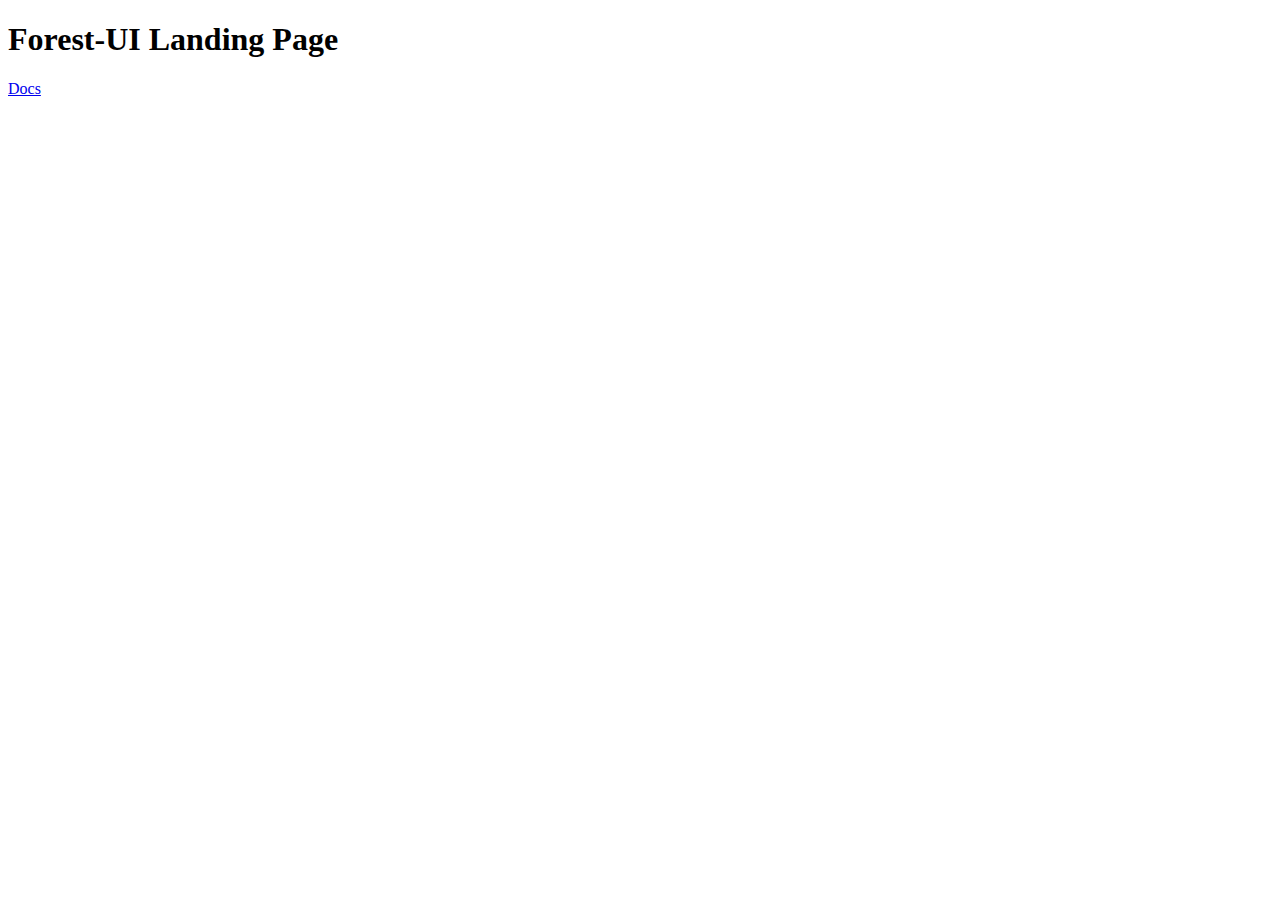
==== index.html @ 6df67a28 "update index.html" ====
<!DOCTYPE html>
<html lang="en">
  <head>
    <meta charset="UTF-8" />
    <meta http-equiv="X-UA-Compatible" content="IE=edge" />
    <meta name="viewport" content="width=device-width, initial-scale=1.0" />
    <title>Forest-UI - CSS Library to build faster websites</title>
    <link rel="stylesheet" href="style.css" />
  </head>
  <body>
    <h1>Forest-UI Landing Page</h1>
    <a href="../docs-site/docs.html">Docs</a>
  </body>
</html>
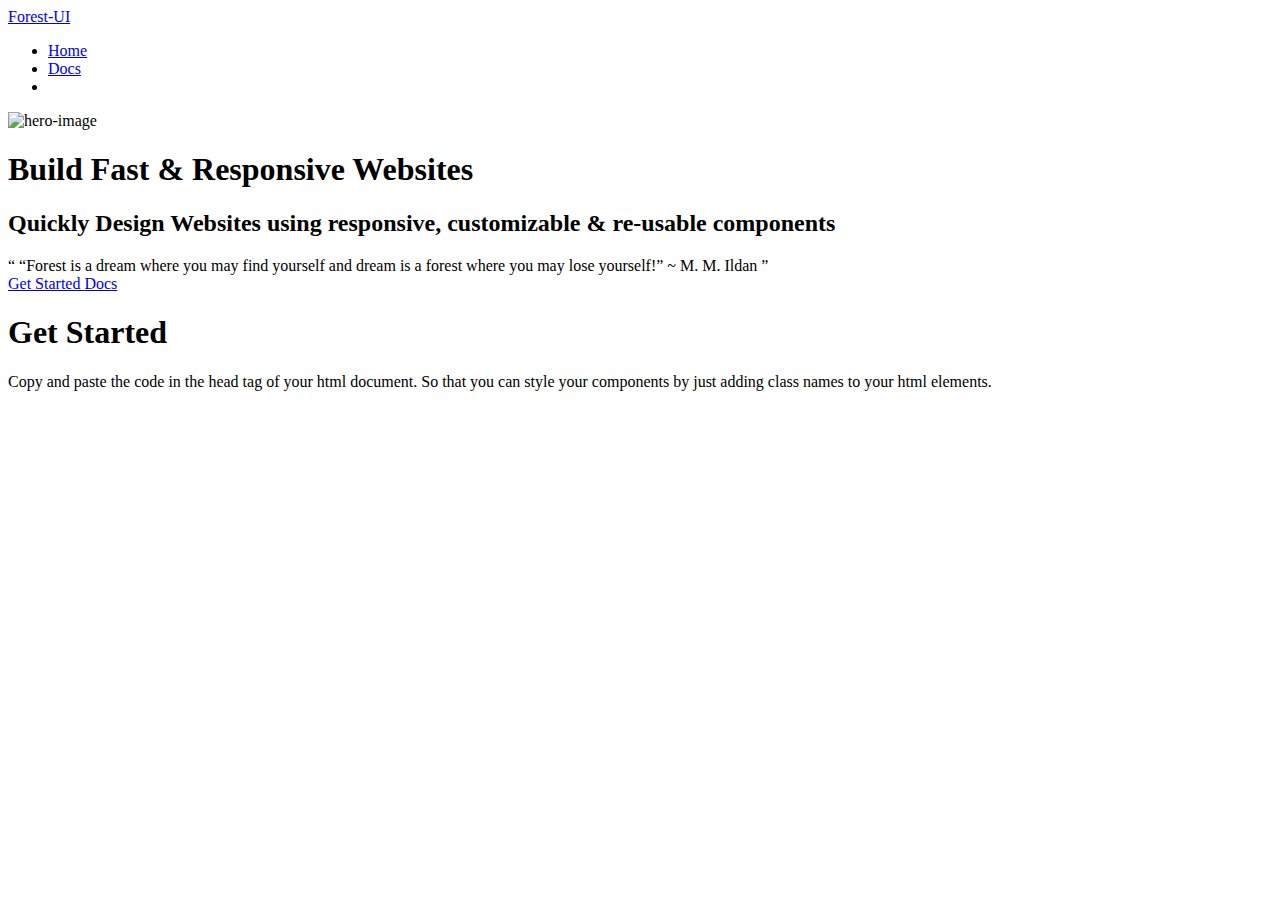
==== commit 0e153036: "added initial basic structure of landing page" ====
--- a/index.html
+++ b/index.html
@@ -4,11 +4,68 @@
     <meta charset="UTF-8" />
     <meta http-equiv="X-UA-Compatible" content="IE=edge" />
     <meta name="viewport" content="width=device-width, initial-scale=1.0" />
+    <link rel="stylesheet" href="style.css" />
+    <link
+      rel="stylesheet"
+      href="https://fonts.googleapis.com/icon?family=Material+Icons"
+    />
+    <link
+      rel="stylesheet"
+      href="https://cdnjs.cloudflare.com/ajax/libs/font-awesome/5.15.2/css/all.min.css"
+      integrity="sha512-HK5fgLBL+xu6dm/Ii3z4xhlSUyZgTT9tuc/hSrtw6uzJOvgRr2a9jyxxT1ely+B+xFAmJKVSTbpM/CuL7qxO8w=="
+      crossorigin="anonymous"
+    />
     <title>Forest-UI - CSS Library to build faster websites</title>
-    <link rel="stylesheet" href="style.css" />
   </head>
   <body>
-    <h1>Forest-UI Landing Page</h1>
-    <a href="../docs-site/docs.html">Docs</a>
+    <!-- <h1>Forest-UI Landing Page</h1> -->
+    <!-- main nav -->
+    <nav>
+      <div class="nav-brand fs-md"><a href="#">Forest-UI</a></div>
+      <ul class="nav-pills fs-sm-plus fw-bold">
+        <li><a href="#">Home</a></li>
+        <li><a href="../docs-site/docs.html">Docs</a></li>
+        <li>
+          <a href="https://github.com/kedark152/Forest-UI" target="_blank"
+            ><i class="fab fa-github"></i
+          ></a>
+        </li>
+      </ul>
+    </nav>
+    <header class="pd-xsm">
+      <img class="hero-img" src="../assets/Images/hero.svg" alt="hero-image" />
+    </header>
+    <section class="section-1 flex-column-center pd-md">
+      <h1 class="title mg-bottom-xsm lt-sp-3">
+        Build Fast & Responsive Websites
+      </h1>
+      <h2 class="mg-bottom-sm fw-light">
+        Quickly Design Websites using responsive, customizable & re-usable
+        components
+      </h2>
+      <q class="mg-bottom-xsm fs-sm lt-sp-1 fs-italic fw-lighter">
+        “Forest is a dream where you may find yourself and dream is a forest
+        where you may lose yourself!” ~ M. M. Ildan
+      </q>
+      <div class="sec1-buttons align-center">
+        <a href="#get-started" class="btn btn-outline btn-started">
+          Get Started
+        </a>
+        <a href="../docs-site/docs.html" class="btn btn-outline btn-docs">
+          Docs
+        </a>
+      </div>
+    </section>
+    <section class="section-2 pd-md flex">
+      <div class="sec2-text">
+        <h1 id="get-started">Get Started</h1>
+        <p class="para-md">
+          Copy and paste the code in the head tag of your html document. So that
+          you can style your components by just adding class names to your html
+          elements.
+        </p>
+      </div>
+      <div class="sect2-code"></div>
+    </section>
   </body>
 </html>
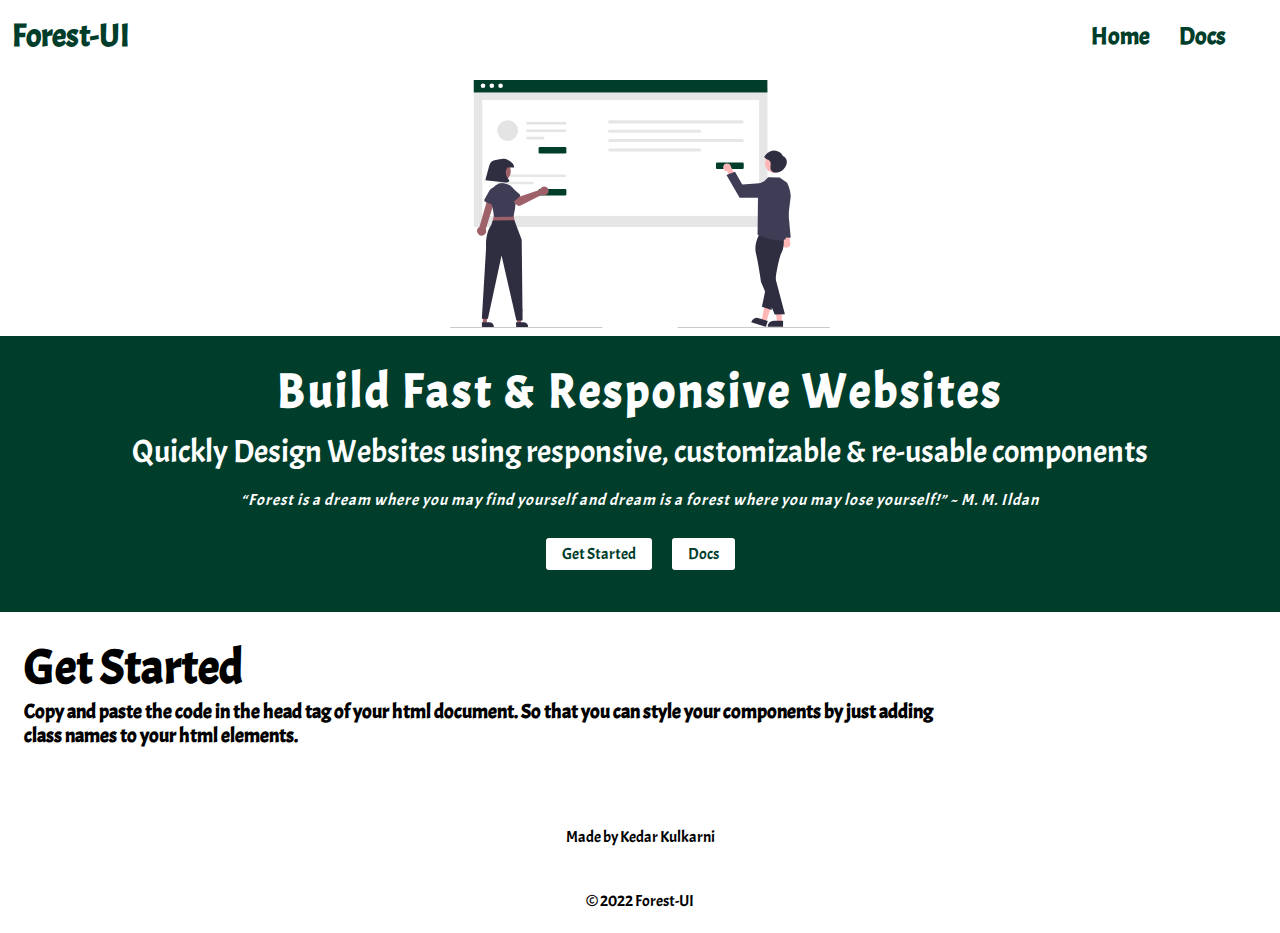
==== commit 79c1588d: "added section 2 and footer structure" ====
--- a/index.html
+++ b/index.html
@@ -18,7 +18,6 @@
     <title>Forest-UI - CSS Library to build faster websites</title>
   </head>
   <body>
-    <!-- <h1>Forest-UI Landing Page</h1> -->
     <!-- main nav -->
     <nav>
       <div class="nav-brand fs-md"><a href="#">Forest-UI</a></div>
@@ -32,9 +31,11 @@
         </li>
       </ul>
     </nav>
+    <!-- Header -->
     <header class="pd-xsm">
       <img class="hero-img" src="../assets/Images/hero.svg" alt="hero-image" />
     </header>
+    <!-- Section-1 -->
     <section class="section-1 flex-column-center pd-md">
       <h1 class="title mg-bottom-xsm lt-sp-3">
         Build Fast & Responsive Websites
@@ -56,8 +57,9 @@
         </a>
       </div>
     </section>
+    <!-- Section-2:Get Started -->
     <section class="section-2 pd-md flex">
-      <div class="sec2-text">
+      <div class="gs-text">
         <h1 id="get-started">Get Started</h1>
         <p class="para-md">
           Copy and paste the code in the head tag of your html document. So that
@@ -65,7 +67,32 @@
           elements.
         </p>
       </div>
-      <div class="sect2-code"></div>
+      <div class="gs-code">
+        <iframe
+          class="install-code"
+          src="https://carbon.now.sh/embed?bg=rgba%28140%2C230%2C195%2C1%29&t=cobalt&wt=none&l=htmlmixed&width=367&ds=true&dsyoff=18px&dsblur=68px&wc=true&wa=false&pv=14px&ph=21px&ln=false&fl=1&fm=Hack&fs=12.5px&lh=136%25&si=false&es=2x&wm=false&code=%253C%21--%2520Import%2520Component%2520Library%2520--%253E%250A%253Clink%2520rel%253D%2522stylesheet%2522%2520href%253D%2522https%253A%252F%252Fforestui.netlify.app%252Fstylesheets%252Fmain.css%2522%250A%252F%253E%250A%253C%21--%2520Import%2520Google%2520Icons--%253E%250A%253Clink%2520rel%253D%2522stylesheet%2522%250Ahref%253D%2522https%253A%252F%252Ffonts.googleapis.com%252Ficon%253Ffamily%253DMaterial%252BIcons%2522%250A%252F%253E%250A"
+          sandbox="allow-scripts allow-same-origin"
+        >
+        </iframe>
+      </div>
     </section>
+    <!-- Footer -->
+    <footer class="flex-column-center pd-sm">
+      <p class="mg-bottom-xsm">Made by Kedar Kulkarni</p>
+      <div class="footer-links mg-bottom-xsm">
+        <a class="mg-xsm fs-sm-plus" href="https://github.com/kedark152"
+          ><i class="fab fa-github"></i
+        ></a>
+        <a
+          class="mg-xsm fs-sm-plus"
+          href="https://www.linkedin.com/in/kedark152"
+          ><i class="fab fa-linkedin-in"></i
+        ></a>
+        <a class="mg-xsm fs-sm-plus" href="https://twitter.com/Kulkarni12Kedar"
+          ><i class="fab fa-twitter"></i
+        ></a>
+      </div>
+      <p class="copyright mg-bottom-xsm">© 2022 Forest-UI</p>
+    </footer>
   </body>
 </html>
--- a/style.css
+++ b/style.css
@@ -0,0 +1,72 @@
+/* Importing Base Classes */
+@import url(../stylesheets/base/reset.css);
+@import url(../stylesheets/base/typography.css);
+@import url(../stylesheets/base/spacing.css);
+@import url(../stylesheets/layout/flex.css);
+
+/* Importing Utils Classes */
+@import url(../stylesheets/utilities/variables.css);
+
+/* Importing some Components */
+@import url(../stylesheets/components/button.css);
+
+/* Importing font family */
+@import url('https://fonts.googleapis.com/css2?family=Lato&display=swap');
+@import url('https://fonts.googleapis.com/css2?family=Acme&display=swap');
+
+html{
+    font-family: 'Lato', sans-serif;
+    font-family: 'Acme', sans-serif;
+}
+
+nav a{
+    text-decoration: none;
+}
+nav a:visited, nav a:hover,nav a:focus {
+    text-decoration: none;
+}
+nav{
+    display: flex;
+    align-items: center;
+    background-color: var(--white);
+    /* border: 1px solid black; */
+    padding: 1rem 0.75rem;
+}
+.nav-brand a{
+    /* font-size: 2rem; */
+    font-weight: var(--wgt-bold-dark);
+    color: var(--primary);
+}
+.nav-pills{
+    display: flex;
+    margin-left: auto;
+    /* border: 1px solid black; */
+    flex: 0 1 12rem;
+    justify-content: space-around;
+    
+}
+.nav-pills a{
+    color: var(--primary);
+}
+
+header {
+ display: flex;
+ flex-direction: column;
+ align-items: center;
+}
+header .hero-img{
+    max-width: 30%;
+}
+
+.section-1{
+  background-color: var(--primary);
+  color: white;
+}
+
+.btn-started, .btn-docs{
+    background-color: white;
+}
+
+.btn-1, .btn-2{
+    border: 1px solid white;
+}
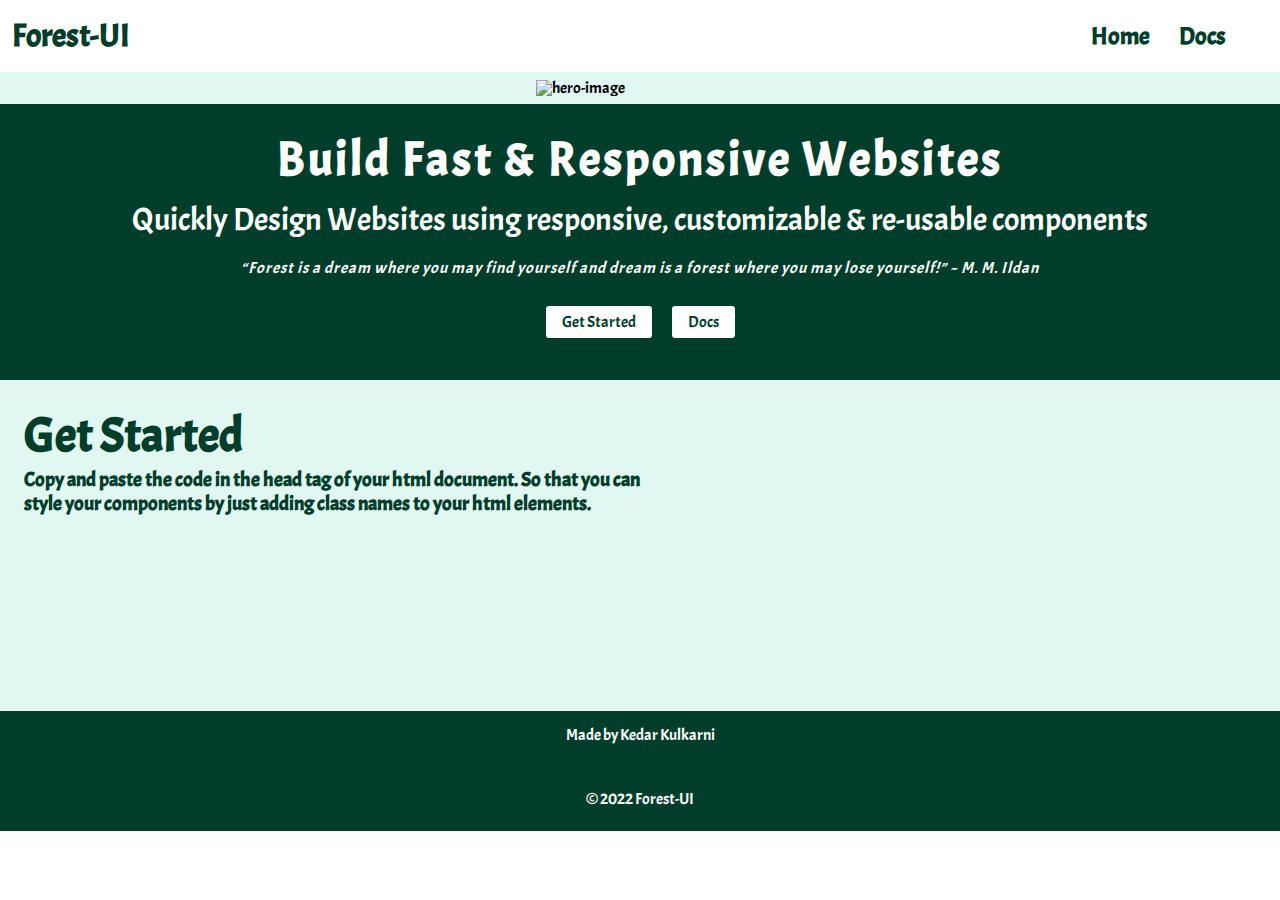
==== commit 5e26cdc4: "added new hero-image" ====
--- a/index.html
+++ b/index.html
@@ -33,7 +33,11 @@
     </nav>
     <!-- Header -->
     <header class="pd-xsm">
-      <img class="hero-img" src="../assets/Images/hero.svg" alt="hero-image" />
+      <img
+        class="hero-img"
+        src="../assets/Images/forest-hero1.svg"
+        alt="hero-image"
+      />
     </header>
     <!-- Section-1 -->
     <section class="section-1 flex-column-center pd-md">
--- a/style.css
+++ b/style.css
@@ -15,32 +15,26 @@
 @import url('https://fonts.googleapis.com/css2?family=Acme&display=swap');
 
 html{
-    font-family: 'Lato', sans-serif;
     font-family: 'Acme', sans-serif;
 }
-
+/* Nav bar CSS */
 nav a{
     text-decoration: none;
 }
-nav a:visited, nav a:hover,nav a:focus {
-    text-decoration: none;
-}
+
 nav{
     display: flex;
     align-items: center;
     background-color: var(--white);
-    /* border: 1px solid black; */
     padding: 1rem 0.75rem;
 }
 .nav-brand a{
-    /* font-size: 2rem; */
     font-weight: var(--wgt-bold-dark);
     color: var(--primary);
 }
 .nav-pills{
     display: flex;
     margin-left: auto;
-    /* border: 1px solid black; */
     flex: 0 1 12rem;
     justify-content: space-around;
     
@@ -48,25 +42,58 @@
 .nav-pills a{
     color: var(--primary);
 }
-
+/* Header CSS */
 header {
  display: flex;
- flex-direction: column;
- align-items: center;
+ justify-content: center;
+ background-color: var(--primary-transparent);
 }
 header .hero-img{
-    max-width: 30%;
+    min-width: 13rem;
+    max-width: 20rem;
+    height:auto;
+    object-fit: cover;
 }
 
 .section-1{
   background-color: var(--primary);
-  color: white;
+  color: var(--white);
 }
 
 .btn-started, .btn-docs{
-    background-color: white;
+    background-color: var(--white);
 }
 
-.btn-1, .btn-2{
-    border: 1px solid white;
+.section-2{
+    color: var(--primary);
+    background-color: var(--primary-transparent);
+    flex-wrap: wrap;
 }
+
+footer{
+    background-color: var(--primary);
+    color: var(--white);
+}
+
+.footer-links a{
+    color: var(--white);
+}
+
+.fab:hover{
+  color: var(--grey-dark);
+  cursor: pointer;
+}
+.gs-text{
+    flex: 0 1 40rem;
+}
+.gs-code{
+    flex: 1 1 30rem;
+}
+
+.install-code{
+    border: 0;
+    width: 100%;
+    height: 17.5rem;
+    transform: scale(1);
+    overflow: hidden;           
+}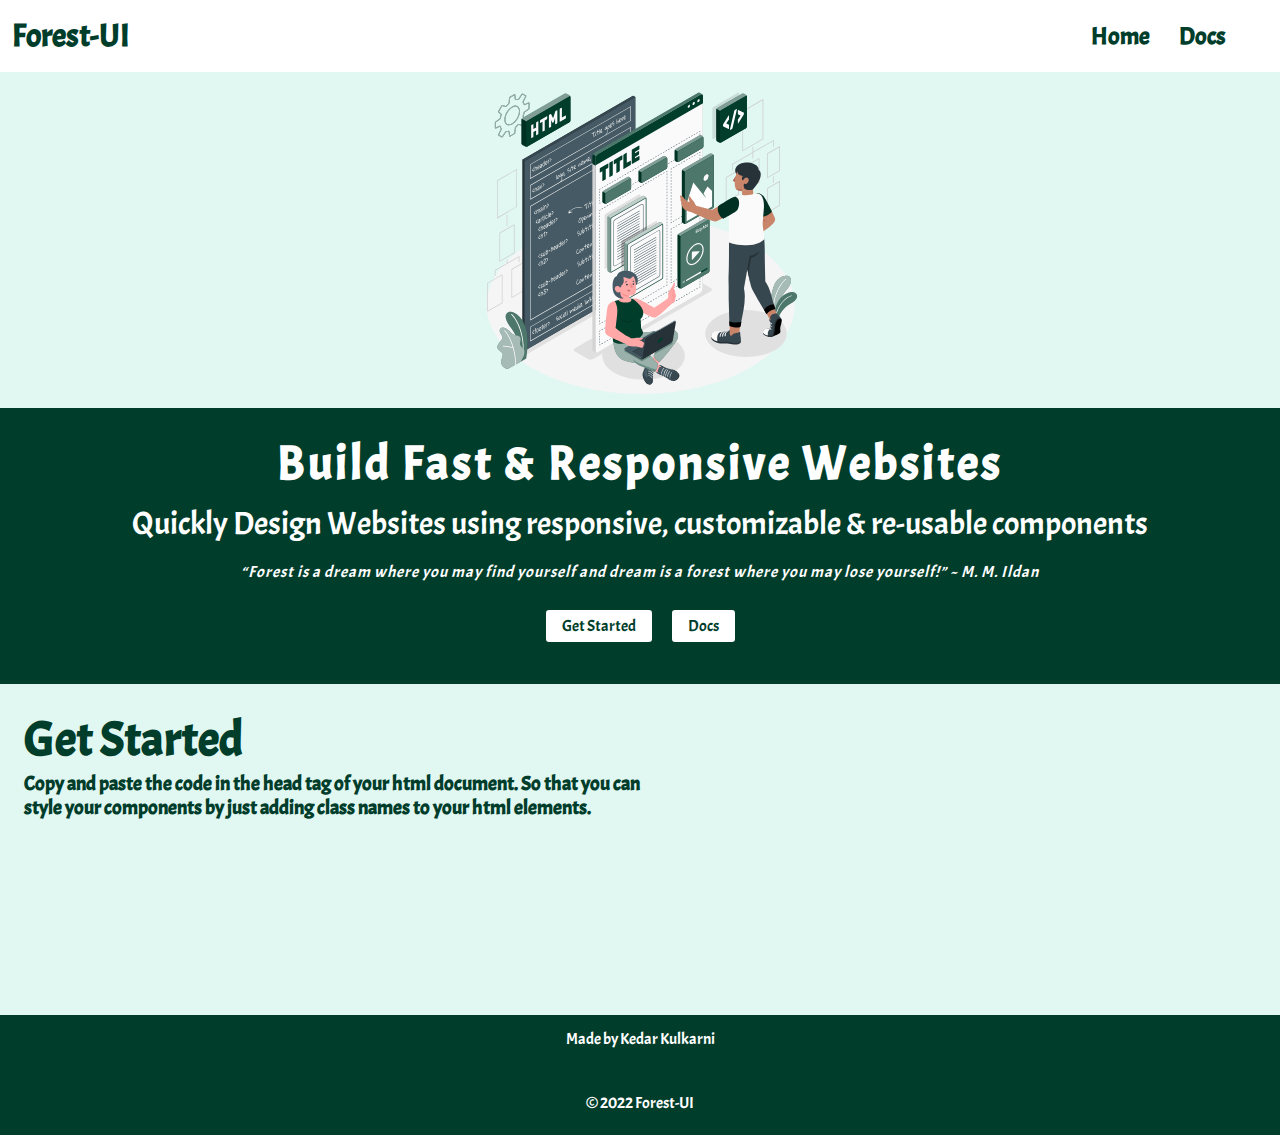
==== commit d732704b: "refactor: change in carbon link" ====
--- a/index.html
+++ b/index.html
@@ -74,7 +74,7 @@
       <div class="gs-code">
         <iframe
           class="install-code"
-          src="https://carbon.now.sh/embed?bg=rgba%28140%2C230%2C195%2C1%29&t=cobalt&wt=none&l=htmlmixed&width=367&ds=true&dsyoff=18px&dsblur=68px&wc=true&wa=false&pv=14px&ph=21px&ln=false&fl=1&fm=Hack&fs=12.5px&lh=136%25&si=false&es=2x&wm=false&code=%253C%21--%2520Import%2520Component%2520Library%2520--%253E%250A%253Clink%2520rel%253D%2522stylesheet%2522%2520href%253D%2522https%253A%252F%252Fforestui.netlify.app%252Fstylesheets%252Fmain.css%2522%250A%252F%253E%250A%253C%21--%2520Import%2520Google%2520Icons--%253E%250A%253Clink%2520rel%253D%2522stylesheet%2522%250Ahref%253D%2522https%253A%252F%252Ffonts.googleapis.com%252Ficon%253Ffamily%253DMaterial%252BIcons%2522%250A%252F%253E%250A"
+          src="https://carbon.now.sh/embed?bg=rgba%28140%2C230%2C195%2C1%29&t=cobalt&wt=none&l=htmlmixed&width=367&ds=true&dsyoff=18px&dsblur=68px&wc=true&wa=false&pv=14px&ph=21px&ln=false&fl=1&fm=Hack&fs=12.5px&lh=136%25&si=false&es=2x&wm=false&code=%253C%21--%2520Import%2520Component%2520Library%2520--%253E%250A%253Clink%2520rel%253D%2522stylesheet%2522%2520href%253D%2522https%253A%252F%252Fforest-ui.netlify.app%252Fstylesheets%252Fmain.css%2522%250A%252F%253E%250A%253C%21--%2520Import%2520Google%2520Icons--%253E%250A%253Clink%2520rel%253D%2522stylesheet%2522%250Ahref%253D%2522https%253A%252F%252Ffonts.googleapis.com%252Ficon%253Ffamily%253DMaterial%252BIcons%2522%250A%252F%253E%250A"
           sandbox="allow-scripts allow-same-origin"
         >
         </iframe>
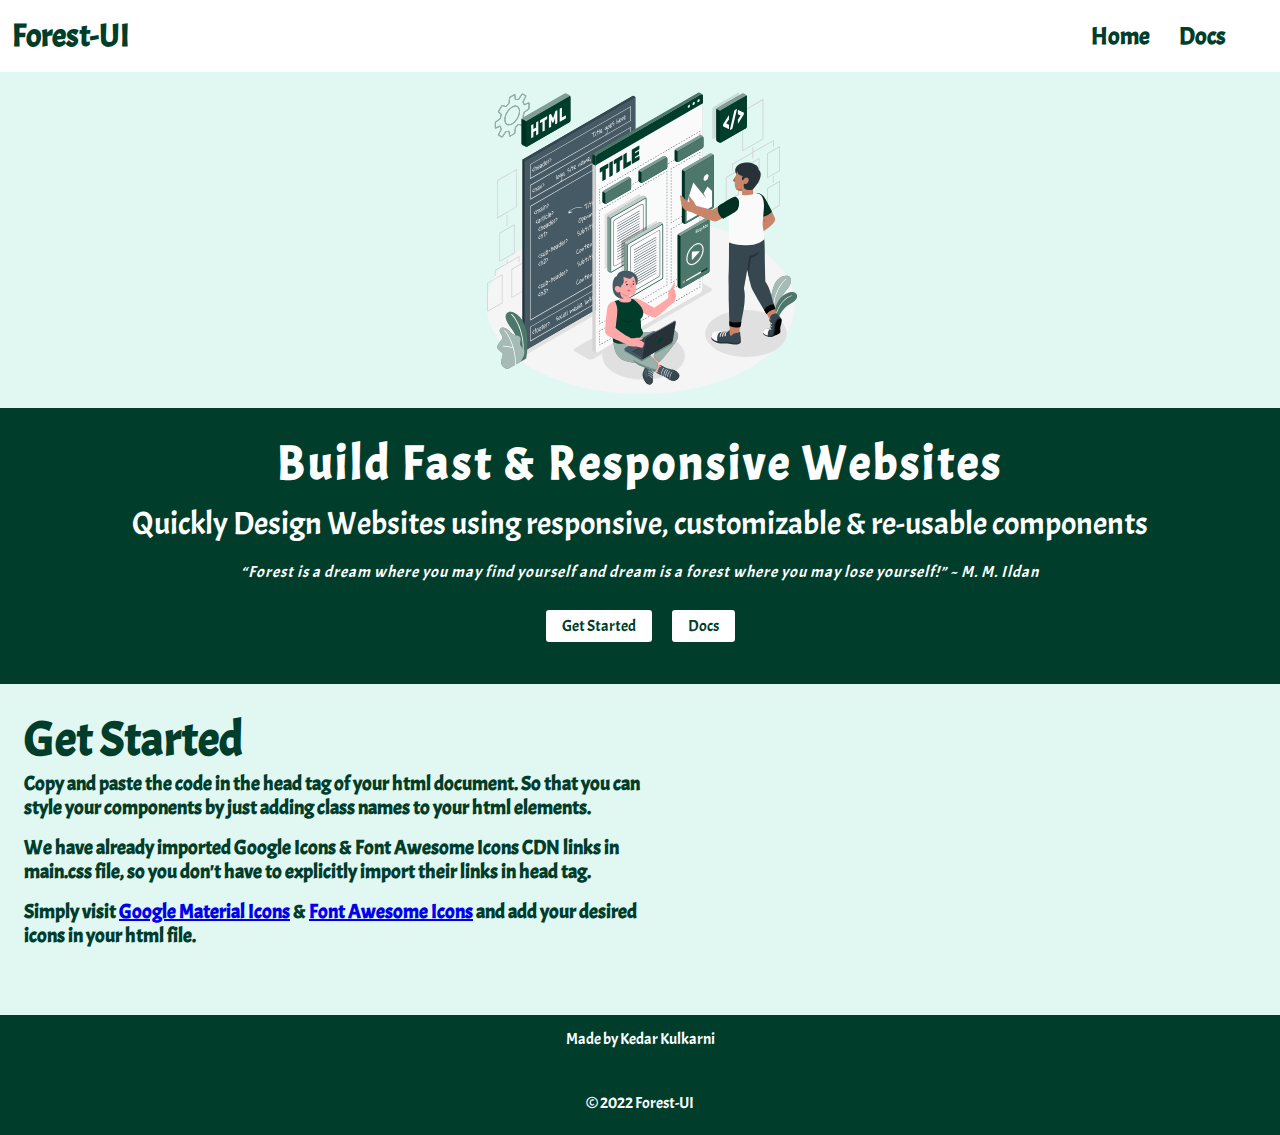
==== commit 8d619bcf: "updated get started block" ====
--- a/index.html
+++ b/index.html
@@ -70,11 +70,33 @@
           you can style your components by just adding class names to your html
           elements.
         </p>
+        <p class="para-md mg-top-sm">
+          We have already imported Google Icons & Font Awesome Icons CDN links
+          in main.css file, so you don't have to explicitly import their links
+          in head tag.
+        </p>
+        <p class="para-md mg-top-sm">
+          Simply visit
+          <a
+            class="search-icons-links"
+            href="https://fonts.google.com/icons"
+            target="_black"
+            >Google Material Icons</a
+          >
+          &
+          <a
+            class="search-icons-links"
+            href="https://fontawesome.com/"
+            target="_black"
+            >Font Awesome Icons</a
+          >
+          and add your desired icons in your html file.
+        </p>
       </div>
       <div class="gs-code">
         <iframe
+          src="https://carbon.now.sh/embed?bg=rgba%28140%2C230%2C195%2C1%29&t=cobalt&wt=none&l=htmlmixed&width=367&ds=true&dsyoff=18px&dsblur=68px&wc=true&wa=false&pv=14px&ph=21px&ln=false&fl=1&fm=Hack&fs=12.5px&lh=136%25&si=false&es=2x&wm=false&code=%253C%21--%2520Import%2520Component%2520Library%2520--%253E%250A%253Clink%2520rel%253D%2522stylesheet%2522%2520href%253D%2522https%253A%252F%252Fforest-ui.netlify.app%252Fstylesheets%252Fmain.css%2522%250A%252F%253E%250A"
           class="install-code"
-          src="https://carbon.now.sh/embed?bg=rgba%28140%2C230%2C195%2C1%29&t=cobalt&wt=none&l=htmlmixed&width=367&ds=true&dsyoff=18px&dsblur=68px&wc=true&wa=false&pv=14px&ph=21px&ln=false&fl=1&fm=Hack&fs=12.5px&lh=136%25&si=false&es=2x&wm=false&code=%253C%21--%2520Import%2520Component%2520Library%2520--%253E%250A%253Clink%2520rel%253D%2522stylesheet%2522%2520href%253D%2522https%253A%252F%252Fforest-ui.netlify.app%252Fstylesheets%252Fmain.css%2522%250A%252F%253E%250A%253C%21--%2520Import%2520Google%2520Icons--%253E%250A%253Clink%2520rel%253D%2522stylesheet%2522%250Ahref%253D%2522https%253A%252F%252Ffonts.googleapis.com%252Ficon%253Ffamily%253DMaterial%252BIcons%2522%250A%252F%253E%250A"
           sandbox="allow-scripts allow-same-origin"
         >
         </iframe>
--- a/style.css
+++ b/style.css
@@ -96,4 +96,4 @@
     height: 17.5rem;
     transform: scale(1);
     overflow: hidden;           
-}+}
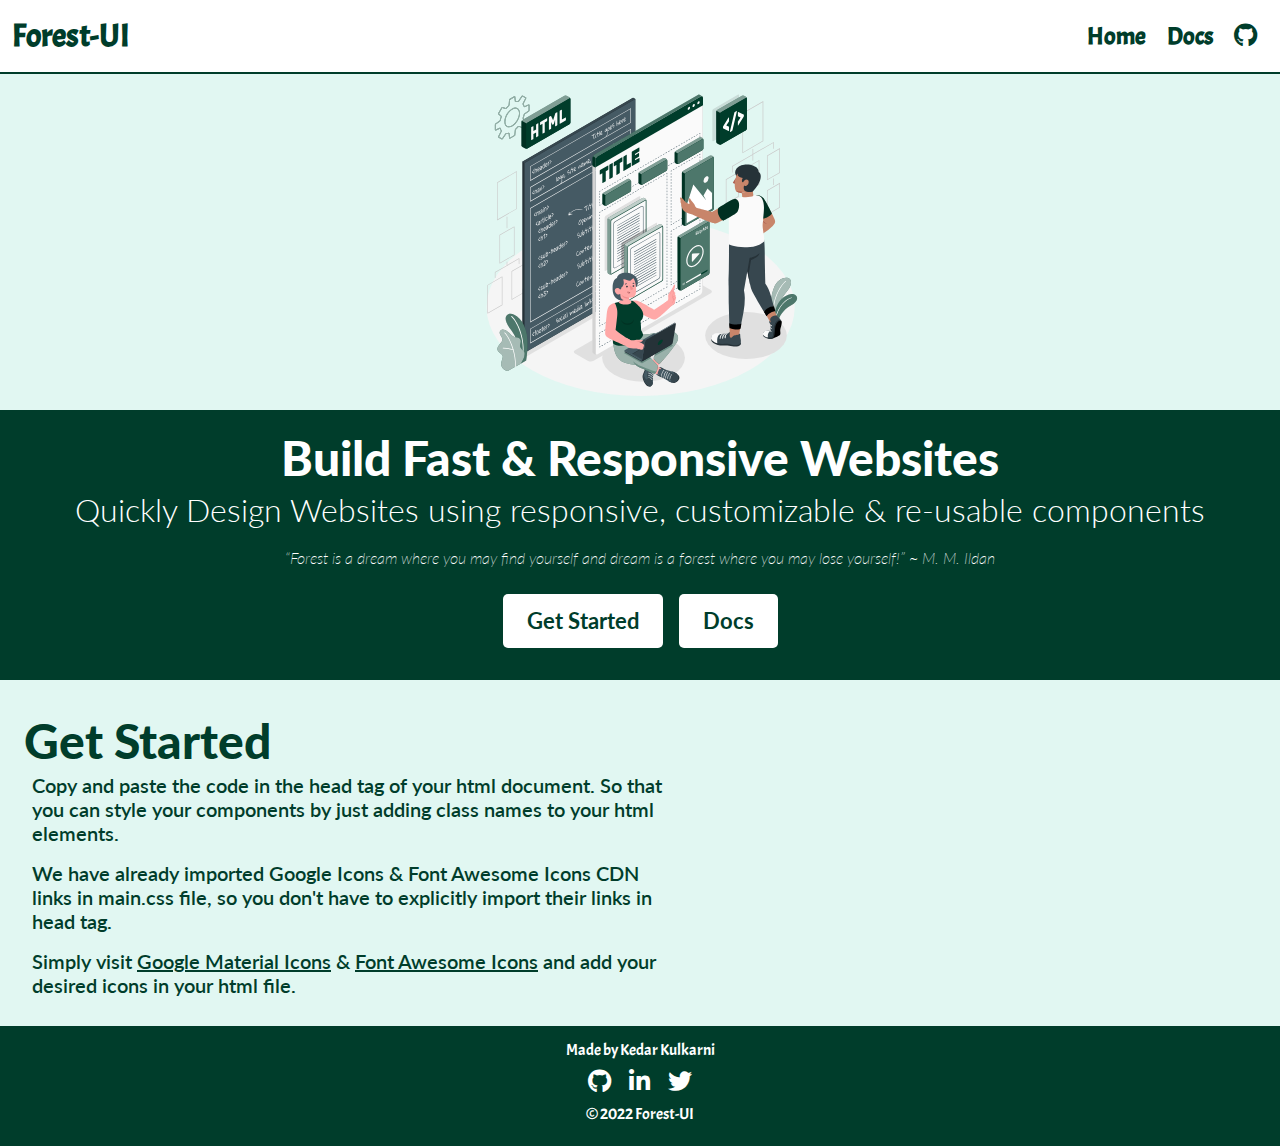
==== commit 7fa78502: "refactor: small changes in alignment & styling of home-page" ====
--- a/index.html
+++ b/index.html
@@ -40,23 +40,21 @@
       />
     </header>
     <!-- Section-1 -->
-    <section class="section-1 flex-column-center pd-md">
-      <h1 class="title mg-bottom-xsm lt-sp-3">
-        Build Fast & Responsive Websites
-      </h1>
+    <section class="section-1 flex-column-center pd-sm">
+      <h1 class="title">Build Fast & Responsive Websites</h1>
       <h2 class="mg-bottom-sm fw-light">
         Quickly Design Websites using responsive, customizable & re-usable
         components
       </h2>
-      <q class="mg-bottom-xsm fs-sm lt-sp-1 fs-italic fw-lighter">
+      <q class="mg-bottom-xsm fs-sm fs-italic fw-lighter">
         “Forest is a dream where you may find yourself and dream is a forest
         where you may lose yourself!” ~ M. M. Ildan
       </q>
-      <div class="sec1-buttons align-center">
-        <a href="#get-started" class="btn btn-outline btn-started">
+      <div class="sec1-buttons flex">
+        <a href="#get-started" class="btn btn-solid btn-started fw-bold">
           Get Started
         </a>
-        <a href="../docs-site/docs.html" class="btn btn-outline btn-docs">
+        <a href="../docs-site/docs.html" class="btn btn-solid btn-docs fw-bold">
           Docs
         </a>
       </div>
@@ -65,17 +63,17 @@
     <section class="section-2 pd-md flex">
       <div class="gs-text">
         <h1 id="get-started">Get Started</h1>
-        <p class="para-md">
+        <p class="para-md mg-left-xsm">
           Copy and paste the code in the head tag of your html document. So that
           you can style your components by just adding class names to your html
           elements.
         </p>
-        <p class="para-md mg-top-sm">
+        <p class="para-md mg-top-sm mg-left-xsm">
           We have already imported Google Icons & Font Awesome Icons CDN links
           in main.css file, so you don't have to explicitly import their links
           in head tag.
         </p>
-        <p class="para-md mg-top-sm">
+        <p class="para-md mg-top-sm mg-left-xsm">
           Simply visit
           <a
             class="search-icons-links"
@@ -93,11 +91,12 @@
           and add your desired icons in your html file.
         </p>
       </div>
-      <div class="gs-code">
+      <div class="gs-code pd-xsm">
         <iframe
-          src="https://carbon.now.sh/embed?bg=rgba%28140%2C230%2C195%2C1%29&t=cobalt&wt=none&l=htmlmixed&width=367&ds=true&dsyoff=18px&dsblur=68px&wc=true&wa=false&pv=14px&ph=21px&ln=false&fl=1&fm=Hack&fs=12.5px&lh=136%25&si=false&es=2x&wm=false&code=%253C%21--%2520Import%2520Component%2520Library%2520--%253E%250A%253Clink%2520rel%253D%2522stylesheet%2522%2520href%253D%2522https%253A%252F%252Fforest-ui.netlify.app%252Fstylesheets%252Fmain.css%2522%250A%252F%253E%250A"
+          src="https://carbon.now.sh/embed?bg=rgba%28140%2C230%2C195%2C1%29&t=cobalt&wt=none&l=htmlmixed&width=327&ds=true&dsyoff=18px&dsblur=68px&wc=true&wa=false&pv=14px&ph=21px&ln=false&fl=1&fm=Hack&fs=12.5px&lh=136%25&si=false&es=2x&wm=false&code=%253C%21--%2520Import%2520Component%2520Library%2520--%253E%250A%253Clink%2520rel%253D%2522stylesheet%2522%2520href%253D%2522https%253A%252F%252Fforest-ui.netlify.app%252Fstylesheets%252Fmain.css%2522%250A%252F%253E%250A"
           class="install-code"
           sandbox="allow-scripts allow-same-origin"
+          style="padding-top: 3.5rem"
         >
         </iframe>
       </div>
--- a/style.css
+++ b/style.css
@@ -1,21 +1,10 @@
-/* Importing Base Classes */
-@import url(../stylesheets/base/reset.css);
-@import url(../stylesheets/base/typography.css);
-@import url(../stylesheets/base/spacing.css);
-@import url(../stylesheets/layout/flex.css);
+/* Importing Main Class */
 
-/* Importing Utils Classes */
-@import url(../stylesheets/utilities/variables.css);
+@import url(../stylesheets/main.css);
 
-/* Importing some Components */
-@import url(../stylesheets/components/button.css);
 
-/* Importing font family */
-@import url('https://fonts.googleapis.com/css2?family=Lato&display=swap');
-@import url('https://fonts.googleapis.com/css2?family=Acme&display=swap');
-
-html{
-    font-family: 'Acme', sans-serif;
+body{
+    font-family: var(--lato-font);
 }
 /* Nav bar CSS */
 nav a{
@@ -27,6 +16,8 @@
     align-items: center;
     background-color: var(--white);
     padding: 1rem 0.75rem;
+    font-family: var(--acme-font);
+    border-bottom: 2px solid var(--primary);
 }
 .nav-brand a{
     font-weight: var(--wgt-bold-dark);
@@ -58,21 +49,28 @@
 .section-1{
   background-color: var(--primary);
   color: var(--white);
+  justify-content: center;
 }
 
-.btn-started, .btn-docs{
+.sec1-buttons .btn{
     background-color: var(--white);
+    color: var(--primary);
+    font-size: 1.4rem;
+    padding: 1rem 1.5rem;
 }
 
 .section-2{
     color: var(--primary);
     background-color: var(--primary-transparent);
     flex-wrap: wrap;
+    align-items: center;
+    gap: var(--size-md);
 }
 
 footer{
     background-color: var(--primary);
     color: var(--white);
+    font-family: var(--acme-font);
 }
 
 .footer-links a{
@@ -88,6 +86,7 @@
 }
 .gs-code{
     flex: 1 1 30rem;
+   
 }
 
 .install-code{
@@ -97,3 +96,6 @@
     transform: scale(1);
     overflow: hidden;           
 }
+.search-icons-links{
+    color: var(--primary);
+}
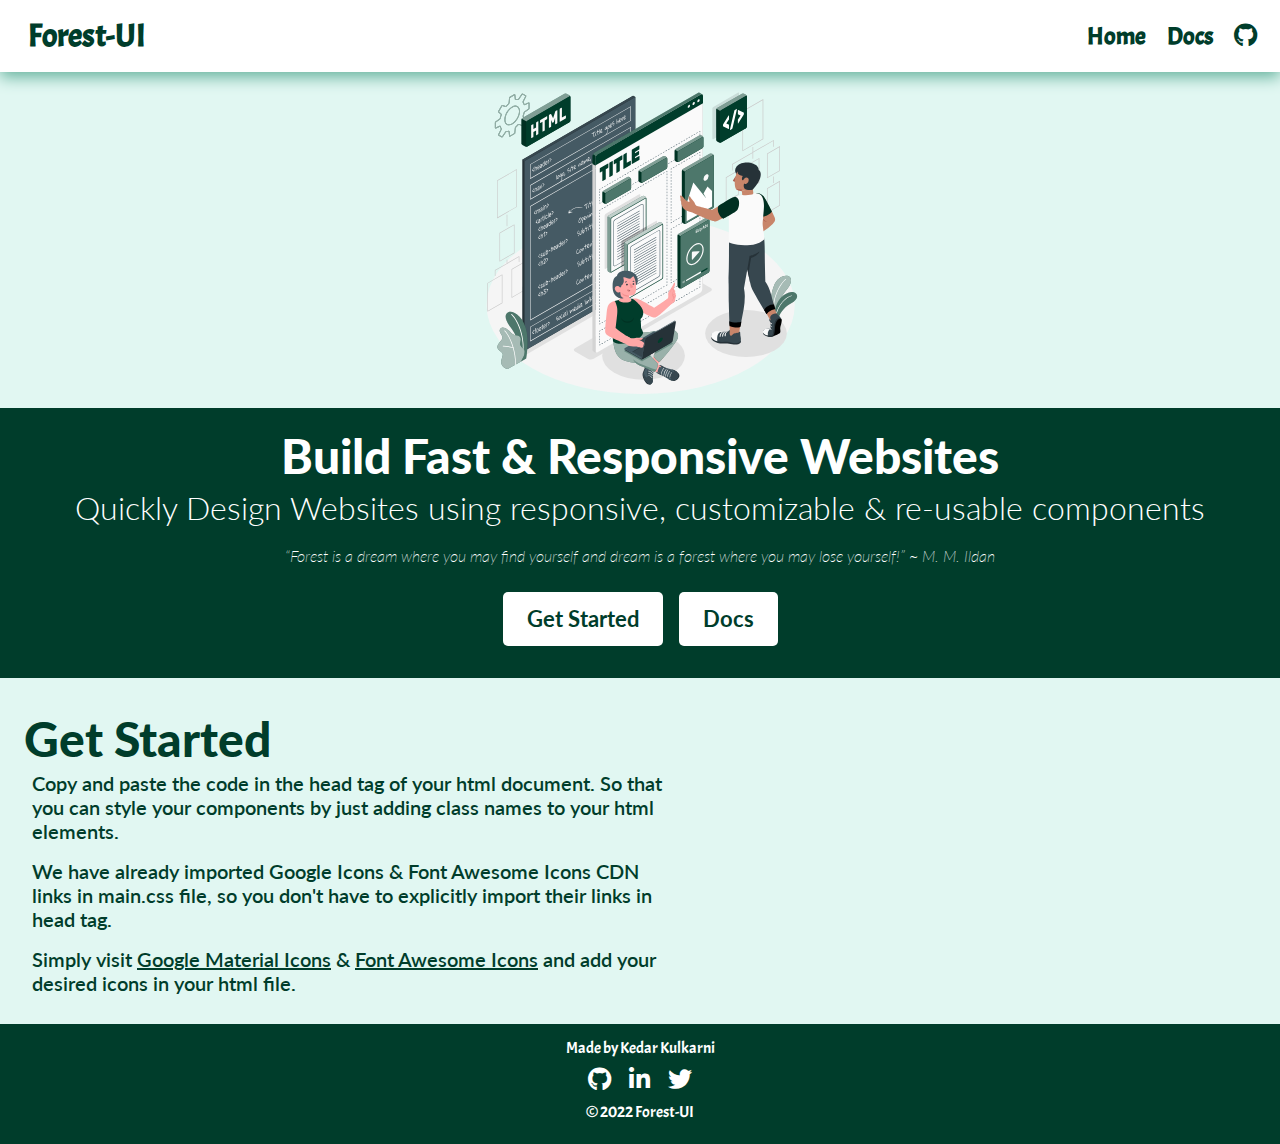
==== commit 71faaa32: "added favicon" ====
--- a/index.html
+++ b/index.html
@@ -4,6 +4,8 @@
     <meta charset="UTF-8" />
     <meta http-equiv="X-UA-Compatible" content="IE=edge" />
     <meta name="viewport" content="width=device-width, initial-scale=1.0" />
+    <link href="/assets/Images/letter-f.ico" type="image/x-icon" rel="icon" />
+    <link rel="apple-touch-icon" href="/assets/Images/letter-f.ico" />
     <link rel="stylesheet" href="style.css" />
     <link
       rel="stylesheet"
--- a/style.css
+++ b/style.css
@@ -1,6 +1,7 @@
 /* Importing Main Class */
 
 @import url(../stylesheets/main.css);
+@import url(../stylesheets/layout/scrollbar.css);
 
 
 body{
@@ -17,7 +18,7 @@
     background-color: var(--white);
     padding: 1rem 0.75rem;
     font-family: var(--acme-font);
-    border-bottom: 2px solid var(--primary);
+    box-shadow: var(--box-shadow-primary);
 }
 .nav-brand a{
     font-weight: var(--wgt-bold-dark);
